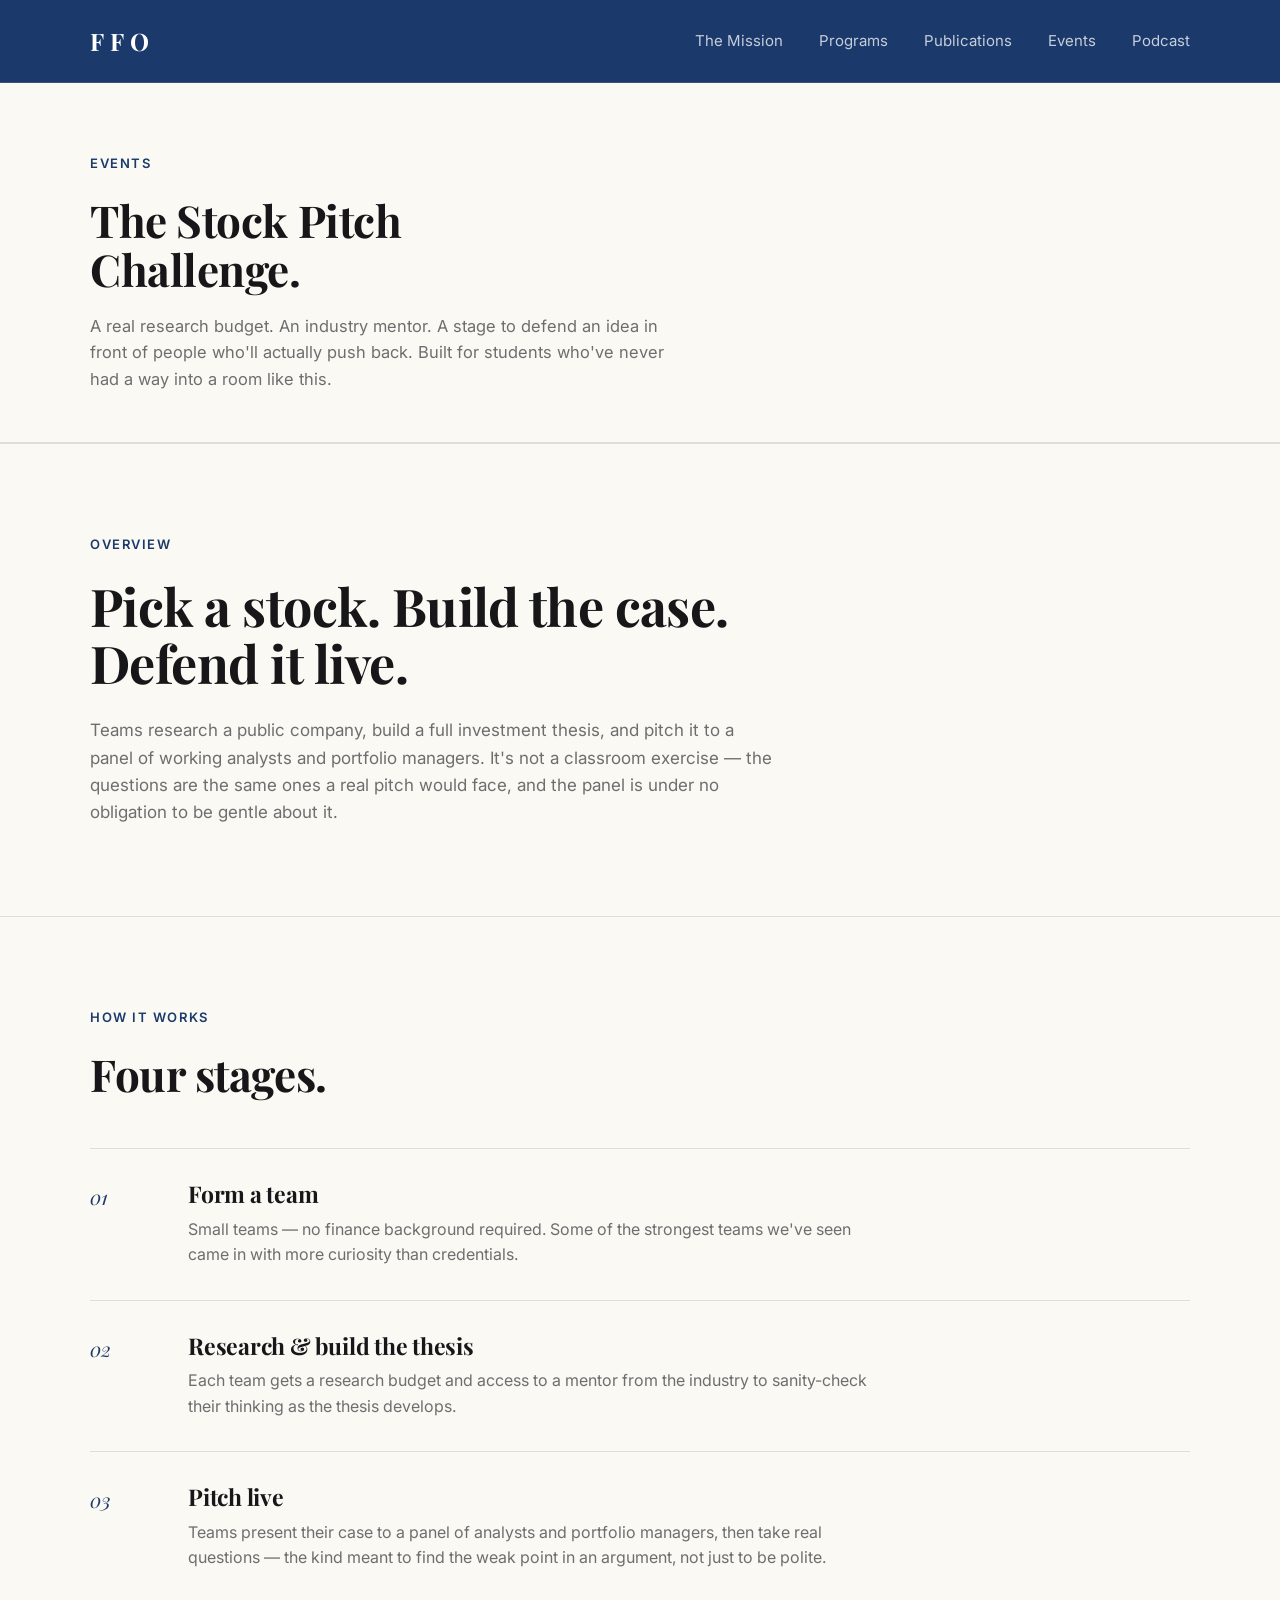
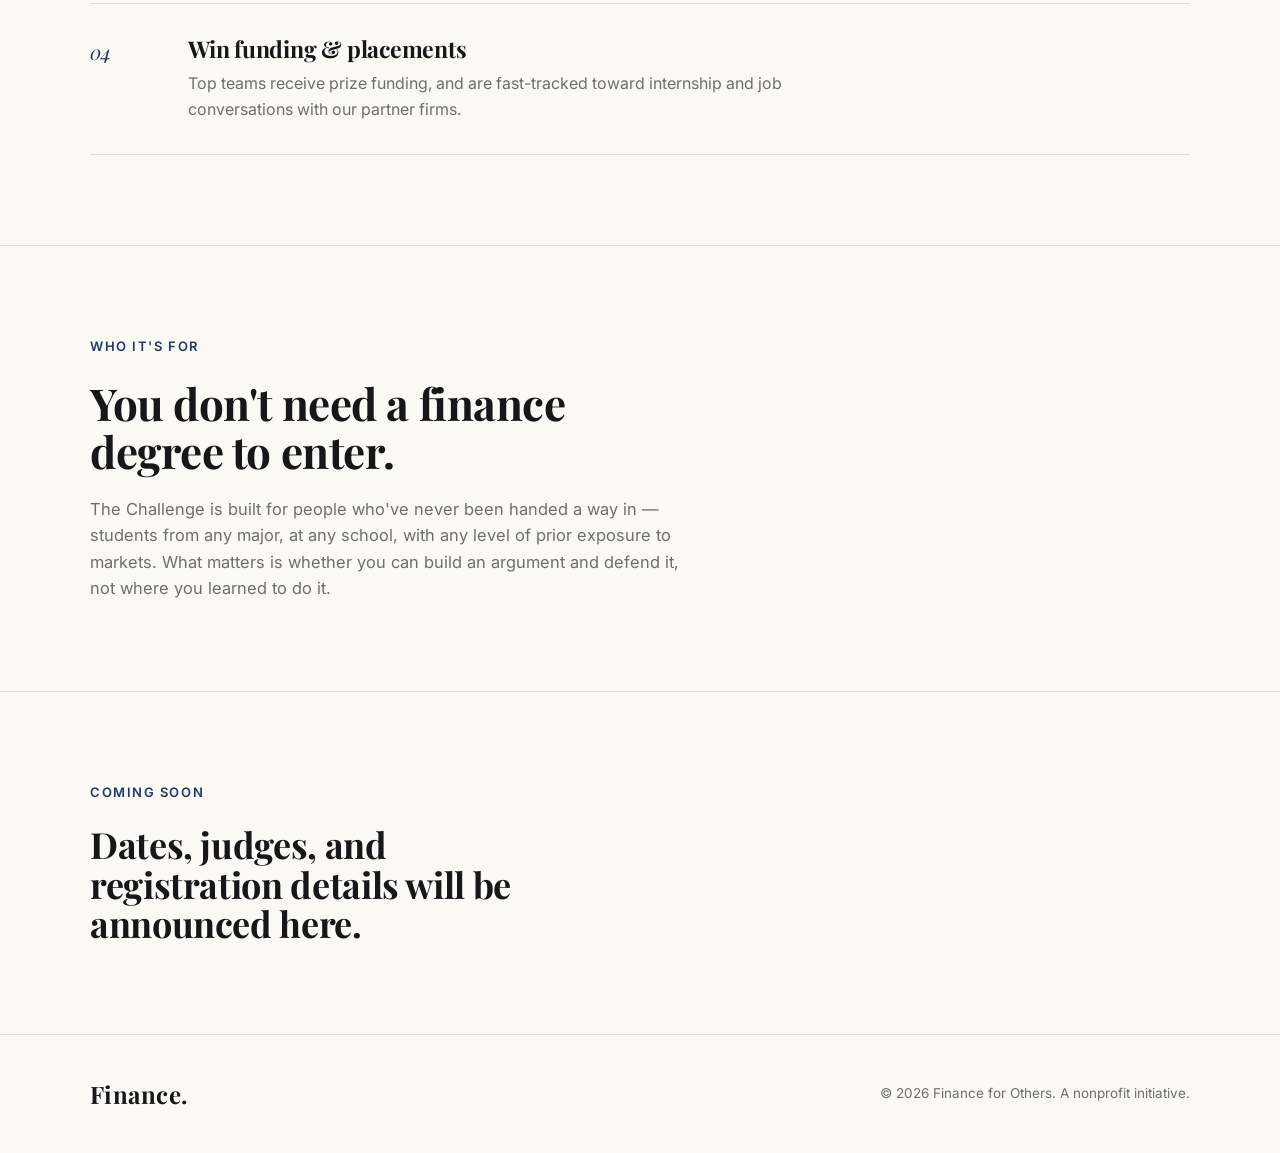
==== events.html @ 6dc0831c "Create events.html" ====
<!DOCTYPE html>
<html lang="en">
<head>
<meta charset="UTF-8">
<meta name="viewport" content="width=device-width, initial-scale=1.0">
<title>Events — The Stock Pitch Challenge — Finance for Others</title>
<meta name="description" content="The Stock Pitch Challenge — a real research budget, an industry mentor, and a stage to pitch live to analysts and portfolio managers.">
<link rel="preconnect" href="https://fonts.googleapis.com">
<link rel="preconnect" href="https://fonts.gstatic.com" crossorigin>
<link href="https://fonts.googleapis.com/css2?family=Playfair+Display:ital,wght@0,500;0,700;1,600;1,700&family=Inter:wght@400;500;600&display=swap" rel="stylesheet">
<link rel="stylesheet" href="styles.css">
</head>
<body>

<header class="site-header">
  <div class="wrap header-row">
    <a href="index.html" class="wordmark">F F O</a>
    <nav class="main-nav">
      <a href="index.html#mission">The Mission</a>
      <a href="index.html#programs">Programs</a>
      <a href="publications.html">Publications</a>
      <a href="events.html">Events</a>
      <a href="index.html#podcast">Podcast</a>
    </nav>
    <button class="nav-toggle" id="navToggle" aria-label="Menu">Menu</button>
  </div>
</header>

<section class="pub-hero">
  <div class="wrap">
    <span class="eyebrow">Events</span>
    <h1 class="section-headline pub-hero-headline">The Stock Pitch<br>Challenge.</h1>
    <p class="section-sub">A real research budget. An industry mentor. A stage to defend an idea in front of people who'll actually push back. Built for students who've never had a way into a room like this.</p>
  </div>
</section>

<section class="mission">
  <div class="wrap">
    <span class="eyebrow">Overview</span>
    <h2 class="mission-headline">Pick a stock. Build the case.<br>Defend it live.</h2>
    <p class="mission-sub">Teams research a public company, build a full investment thesis, and pitch it to a panel of working analysts and portfolio managers. It's not a classroom exercise — the questions are the same ones a real pitch would face, and the panel is under no obligation to be gentle about it.</p>
  </div>
</section>

<section class="programs" id="format">
  <div class="wrap">
    <span class="eyebrow">How it works</span>
    <h2 class="section-headline">Four stages.</h2>

    <div class="program-list">
      <div class="program-item">
        <span class="program-index">01</span>
        <div>
          <h3>Form a team</h3>
          <p>Small teams — no finance background required. Some of the strongest teams we've seen came in with more curiosity than credentials.</p>
        </div>
      </div>
      <div class="program-item">
        <span class="program-index">02</span>
        <div>
          <h3>Research &amp; build the thesis</h3>
          <p>Each team gets a research budget and access to a mentor from the industry to sanity-check their thinking as the thesis develops.</p>
        </div>
      </div>
      <div class="program-item">
        <span class="program-index">03</span>
        <div>
          <h3>Pitch live</h3>
          <p>Teams present their case to a panel of analysts and portfolio managers, then take real questions — the kind meant to find the weak point in an argument, not just to be polite.</p>
        </div>
      </div>
      <div class="program-item">
        <span class="program-index">04</span>
        <div>
          <h3>Win funding &amp; placements</h3>
          <p>Top teams receive prize funding, and are fast-tracked toward internship and job conversations with our partner firms.</p>
        </div>
      </div>
    </div>
  </div>
</section>

<section class="podcast" id="who">
  <div class="wrap">
    <span class="eyebrow">Who it's for</span>
    <h2 class="section-headline">You don't need a finance<br>degree to enter.</h2>
    <p class="section-sub">The Challenge is built for people who've never been handed a way in — students from any major, at any school, with any level of prior exposure to markets. What matters is whether you can build an argument and defend it, not where you learned to do it.</p>
  </div>
</section>

<section class="mission" style="border-top: 1px solid var(--line);">
  <div class="wrap">
    <span class="eyebrow">Coming Soon</span>
    <h2 class="mission-headline" style="font-size: clamp(26px, 3.2vw, 36px);">Dates, judges, and registration details will be announced here.</h2>
  </div>
</section>

<footer class="site-footer">
  <div class="wrap footer-row">
    <a href="index.html" class="wordmark">Finance<span class="dot">.</span></a>
    <p class="footer-note">© 2026 Finance for Others. A nonprofit initiative.</p>
  </div>
</footer>

<script>
  document.getElementById('navToggle').addEventListener('click', function () {
    document.querySelector('.main-nav').classList.toggle('open');
  });
</script>
</body>
</html>
---- styles.css ----
:root {
  --paper: #FAF9F4;
  --ink: #17171A;
  --gray: #6E6E6E;
  --navy: #1B3A6B;
  --candle-up: #3F7A56;
  --candle-down: #B23A28;
  --line: rgba(23, 23, 26, 0.12);

  --font-display: "Playfair Display", Georgia, serif;
  --font-sans: "Inter", -apple-system, sans-serif;
  --font-script: "Dancing Script", cursive;

  --max-w: 1180px;
}

* { box-sizing: border-box; }

body {
  margin: 0;
  background: var(--paper);
  color: var(--ink);
  font-family: var(--font-sans);
  line-height: 1.6;
  -webkit-font-smoothing: antialiased;
}

.wrap { max-width: var(--max-w); margin: 0 auto; padding: 0 40px; }

a { color: inherit; text-decoration: none; }

h1, h2, h3 {
  font-family: var(--font-display);
  font-weight: 700;
  line-height: 1.1;
  margin: 0;
  letter-spacing: -0.01em;
}

p { margin: 0; }

em {
  font-style: italic;
  color: var(--navy);
}

.eyebrow {
  display: block;
  font-family: var(--font-sans);
  font-size: 13px;
  font-weight: 600;
  letter-spacing: 0.12em;
  text-transform: uppercase;
  color: var(--navy);
  margin-bottom: 22px;
}

.btn {
  display: inline-block;
  font-family: var(--font-sans);
  font-size: 15px;
  font-weight: 500;
  padding: 13px 26px;
  border: 1px solid transparent;
  cursor: pointer;
}
.btn-dark { background: var(--ink); color: var(--paper); }
.btn-dark:hover { background: #000; }
.btn-ghost { border-color: var(--line); color: var(--ink); }
.btn-ghost:hover { border-color: var(--ink); }

/* Header */
.site-header {
  padding: 22px 0;
  background: var(--navy);
  border-bottom: 1px solid rgba(255,255,255,0.12);
}
.header-row {
  display: flex;
  align-items: center;
  justify-content: space-between;
}
.wordmark {
  font-family: var(--font-display);
  font-size: 24px;
  font-weight: 700;
  color: #FFFFFF;
  letter-spacing: 0.02em;
}
.main-nav { display: flex; gap: 36px; }
.main-nav a {
  font-size: 15px;
  color: rgba(255,255,255,0.75);
}
.main-nav a:hover { color: #FFFFFF; }
.nav-toggle {
  display: none;
  background: none;
  border: 1px solid rgba(255,255,255,0.3);
  color: #FFFFFF;
  font-family: var(--font-sans);
  padding: 8px 14px;
  cursor: pointer;
}

@media (max-width: 780px) {
  .main-nav { display: none; flex-direction: column; gap: 14px; }
  .main-nav.open {
    display: flex;
    position: absolute;
    top: 74px;
    left: 0;
    right: 0;
    background: var(--navy);
    border-bottom: 1px solid rgba(255,255,255,0.12);
    padding: 20px 40px;
  }
  .nav-toggle { display: inline-block; }
}

/* Hero */
.hero { padding: 90px 0 50px; }
.hero-grid { text-align: center; }
.hero-line {
  font-size: clamp(36px, 6vw, 68px);
  color: var(--ink);
}
.hero-static, .hero-dynamic { display: block; }
.hero-dynamic { white-space: nowrap; margin-top: 6px; }

@media (max-width: 480px) {
  .hero-line { font-size: clamp(26px, 8.5vw, 68px); }
}
.typed-word {
  color: var(--navy);
  font-style: italic;
  font-weight: 600;
}
.type-cursor {
  color: var(--navy);
  font-weight: 400;
  animation: blink 1s step-end infinite;
}
@keyframes blink {
  0%, 100% { opacity: 1; }
  50% { opacity: 0; }
}
.hero-sub-row {
  margin-top: 40px;
  display: flex;
  justify-content: center;
  align-items: center;
  flex-direction: column;
  gap: 26px;
  text-align: center;
}
.hero-sub {
  max-width: 52ch;
  font-size: 17px;
  color: var(--gray);
}
.hero-actions { display: flex; gap: 14px; flex-wrap: wrap; justify-content: center; }

/* Scroll-triggered candlestick chart */
.chart-scroll { position: relative; }
.chart-scroll-track { height: 160vh; position: relative; }
.chart-sticky {
  position: sticky;
  top: 0;
  height: 100vh;
  display: flex;
  align-items: center;
  justify-content: center;
  overflow: hidden;
  background: var(--paper);
}
.scroll-chart-svg {
  width: 88%;
  max-width: 1200px;
  height: auto;
}
.chart-mask {
  position: absolute;
  top: 0;
  right: 0;
  height: 100%;
  width: 100%;
  background: var(--paper);
  z-index: 2;
}
.chart-scroll-hint {
  position: absolute;
  bottom: 40px;
  left: 50%;
  transform: translateX(-50%);
  font-family: var(--font-sans);
  font-size: 13px;
  letter-spacing: 0.08em;
  text-transform: uppercase;
  color: var(--gray);
  z-index: 3;
}

@media (max-width: 860px) {
  .chart-scroll-track { height: 130vh; }
}

/* Mission */
.mission { padding: 90px 0; border-top: 1px solid var(--line); }
.mission-headline { font-size: clamp(32px, 4.4vw, 52px); max-width: 20ch; }
.mission-sub { margin-top: 26px; max-width: 62ch; font-size: 17px; color: var(--gray); }

/* Section shared */
.section-headline { font-size: clamp(30px, 4vw, 44px); max-width: 18ch; }
.section-sub { margin-top: 20px; max-width: 60ch; font-size: 16.5px; color: var(--gray); }

/* Programs */
.programs { padding: 90px 0; border-top: 1px solid var(--line); }
.program-list { margin-top: 50px; }
.program-item {
  display: grid;
  grid-template-columns: 70px 1fr;
  gap: 28px;
  padding: 32px 0;
  border-top: 1px solid var(--line);
}
.program-list .program-item:last-child { border-bottom: 1px solid var(--line); }
.program-index {
  font-family: var(--font-display);
  font-style: italic;
  color: var(--navy);
  font-size: 20px;
}
.program-item h3 { font-size: 23px; margin-bottom: 10px; }
.program-item p { color: var(--gray); font-size: 16px; max-width: 68ch; }

@media (max-width: 600px) {
  .program-item { grid-template-columns: 40px 1fr; }
}

/* Insights */
.insights { padding: 90px 0; border-top: 1px solid var(--line); }
.tab-row { display: flex; gap: 30px; margin-top: 40px; border-bottom: 1px solid var(--line); padding-bottom: 14px; }
.tab { font-size: 15px; color: var(--gray); cursor: pointer; }
.tab.active { color: var(--ink); font-weight: 500; }
.post-list { margin-top: 10px; }
.post-row {
  display: grid;
  grid-template-columns: 90px 1fr;
  gap: 28px;
  padding: 28px 0;
  border-bottom: 1px solid var(--line);
}
.post-date { color: var(--gray); font-size: 14px; padding-top: 4px; }
.post-row h3 { font-size: 21px; }
.post-row p { margin-top: 8px; color: var(--gray); font-size: 15px; max-width: 68ch; }

@media (max-width: 600px) {
  .post-row { grid-template-columns: 1fr; gap: 6px; }
}

/* Podcast */
.podcast { padding: 90px 0; border-top: 1px solid var(--line); }
.episode-list { margin-top: 46px; }
.episode-row {
  display: grid;
  grid-template-columns: 44px 1fr auto;
  gap: 20px;
  align-items: center;
  padding: 20px 0;
  border-top: 1px solid var(--line);
}
.episode-list .episode-row:last-child { border-bottom: 1px solid var(--line); }
.episode-index { font-family: var(--font-display); font-style: italic; color: var(--navy); font-size: 18px; }
.episode-title { font-size: 16.5px; }
.episode-len { color: var(--gray); font-size: 14px; }

/* Footer */
.site-footer { padding: 40px 0; border-top: 1px solid var(--line); }
.site-footer .wordmark { color: var(--ink); }
.footer-row {
  display: flex;
  justify-content: space-between;
  align-items: center;
  flex-wrap: wrap;
  gap: 12px;
}
.footer-note { color: var(--gray); font-size: 13.5px; }

/* ---------------- Publications page ---------------- */
.pub-hero { padding: 70px 0 50px; border-bottom: 1px solid var(--line); }
.pub-hero-headline { max-width: none; }

#list-view .tab-row { margin-top: 44px; }
#list-view.hidden { display: none; }

.article-view { display: none; padding: 70px 0 100px; }
.article-view.visible { display: block; }
.back-link {
  font-size: 14.5px;
  color: var(--gray);
  border-bottom: 1px solid var(--line);
  padding-bottom: 3px;
}
.back-link:hover { color: var(--ink); border-bottom-color: var(--ink); }

.article-view article { max-width: 720px; margin: 46px auto 0; }
.article-view h1 { font-size: clamp(30px, 4vw, 44px); margin-top: 12px; }
.article-byline { margin-top: 18px; font-size: 14.5px; color: var(--gray); }
.article-body { margin-top: 34px; font-size: 18px; line-height: 1.75; }
.article-body p { margin-bottom: 22px; color: var(--ink); }
.article-body p:first-of-type::first-letter {
  font-family: var(--font-display);
  font-size: 56px;
  float: left;
  line-height: 0.8;
  padding: 6px 8px 0 0;
  color: var(--ink);
}
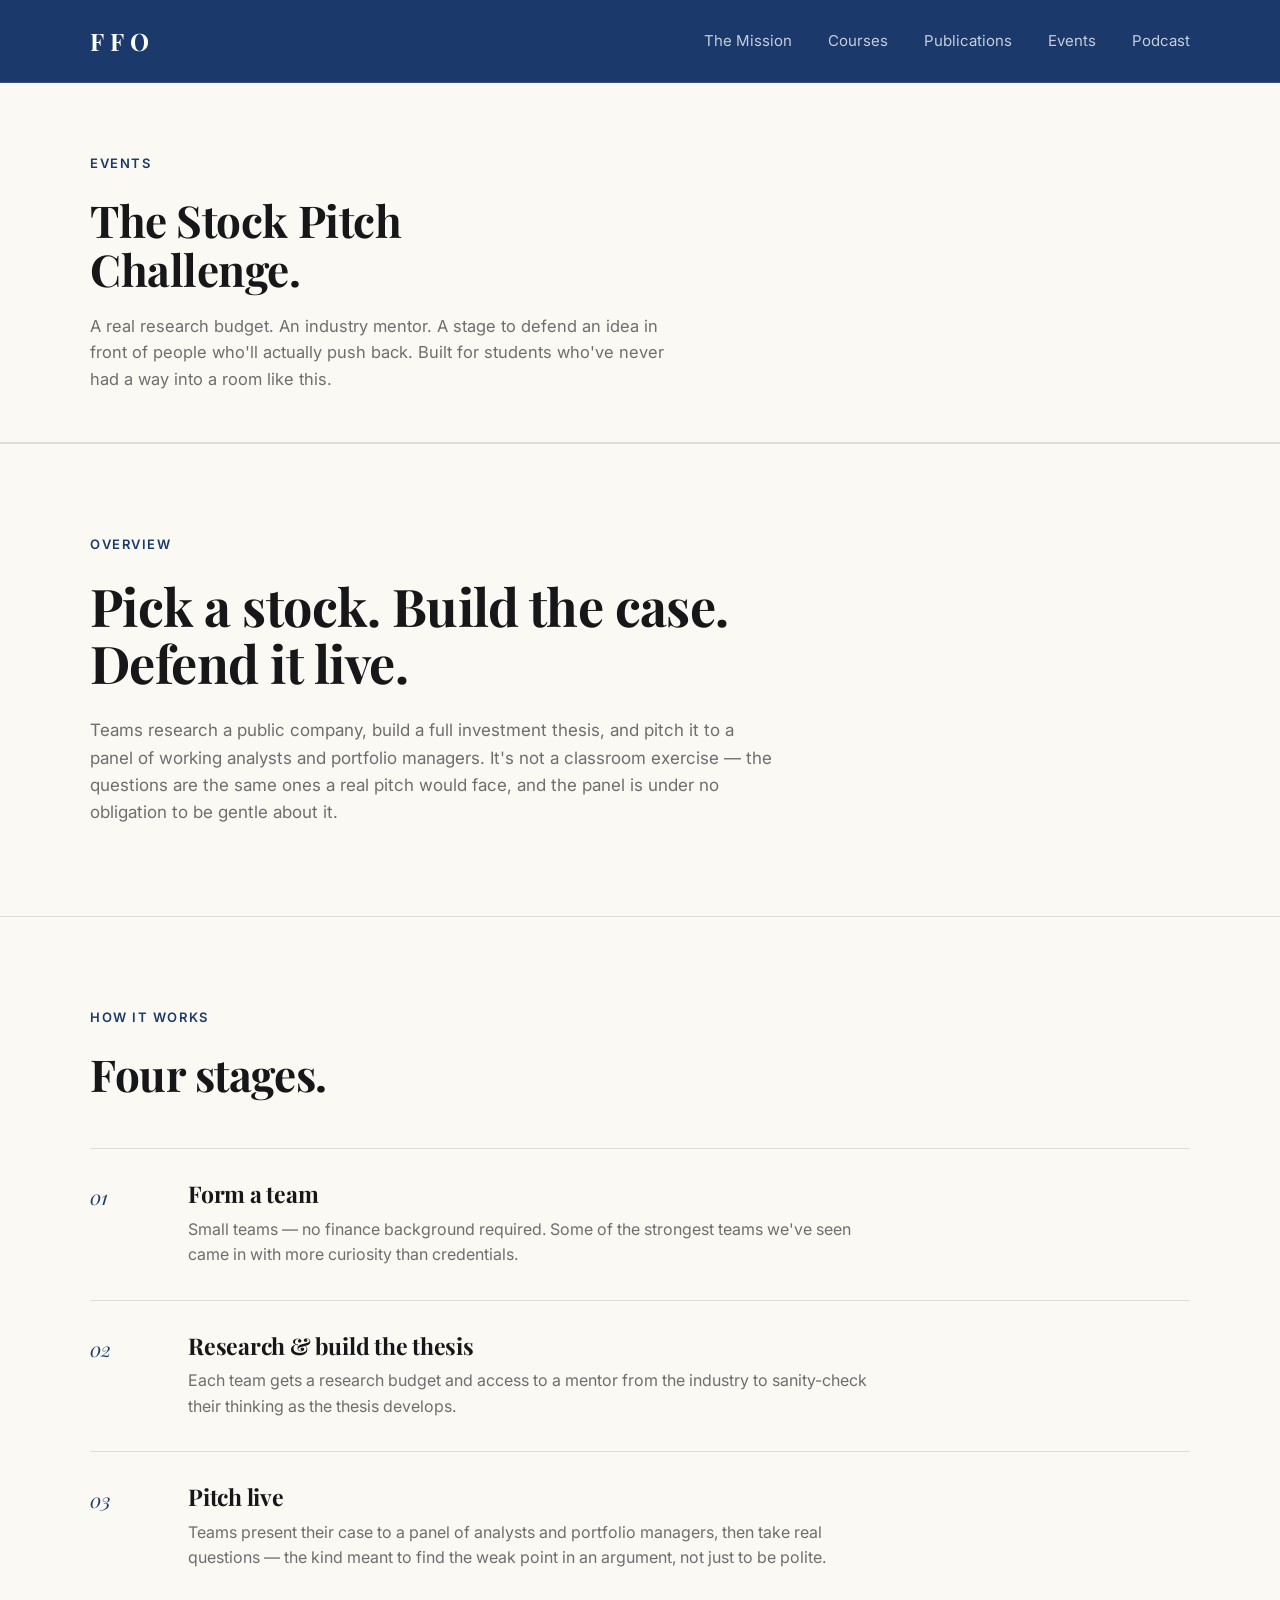
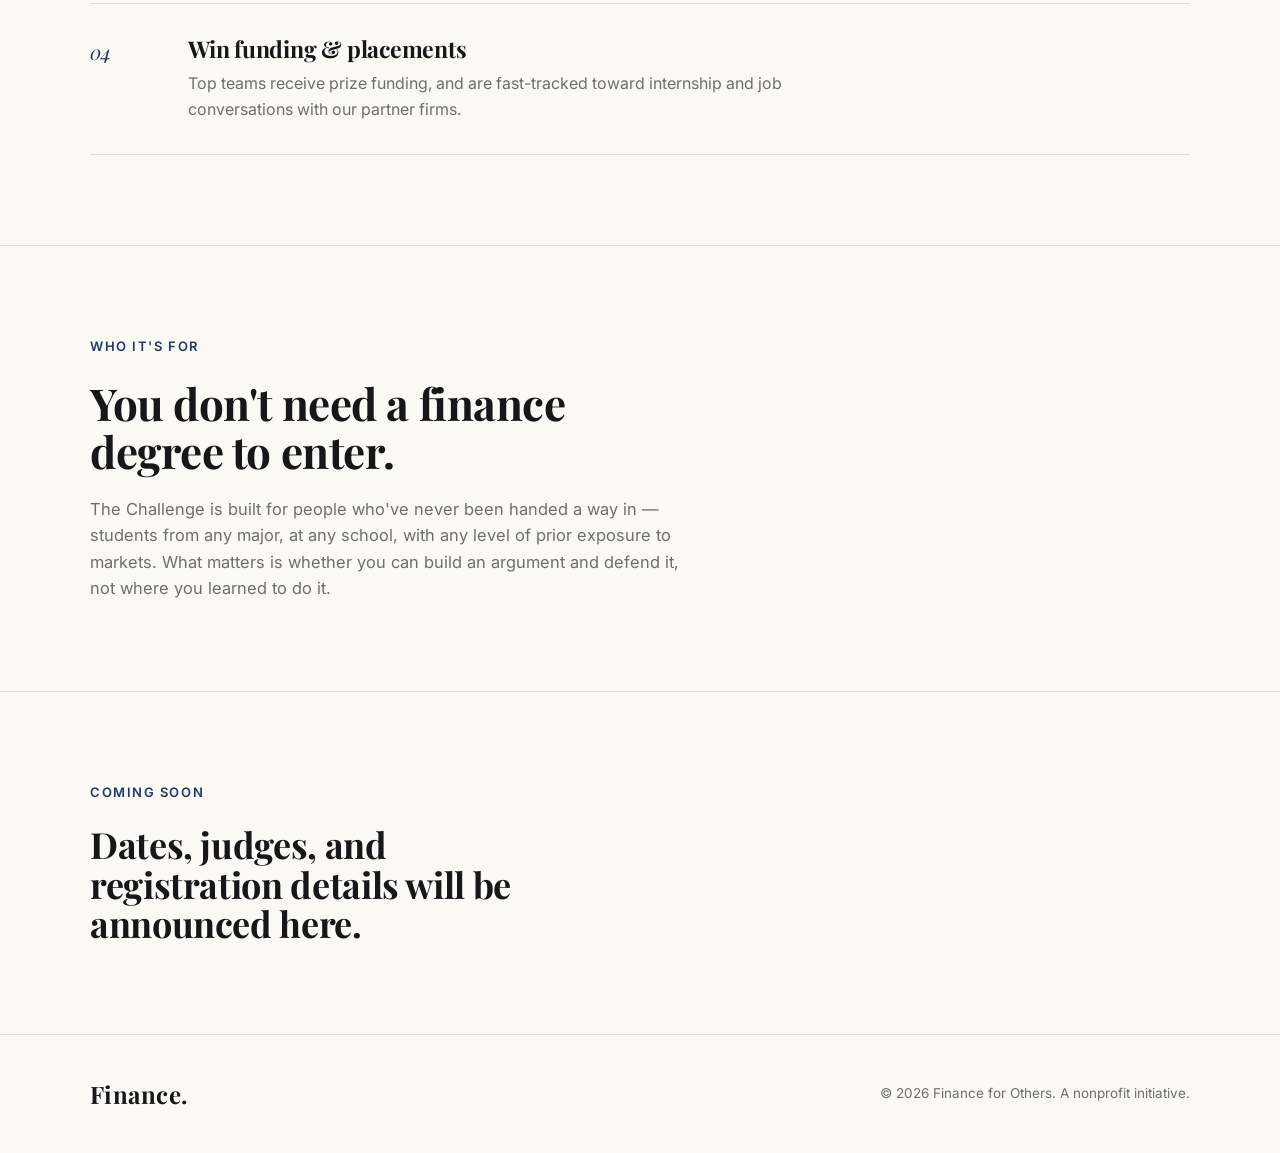
==== commit de40f8c1: "Update events.html" ====
--- a/events.html
+++ b/events.html
@@ -17,7 +17,7 @@
     <a href="index.html" class="wordmark">F F O</a>
     <nav class="main-nav">
       <a href="index.html#mission">The Mission</a>
-      <a href="index.html#programs">Programs</a>
+      <a href="index.html#programs">Courses</a>
       <a href="publications.html">Publications</a>
       <a href="events.html">Events</a>
       <a href="index.html#podcast">Podcast</a>
